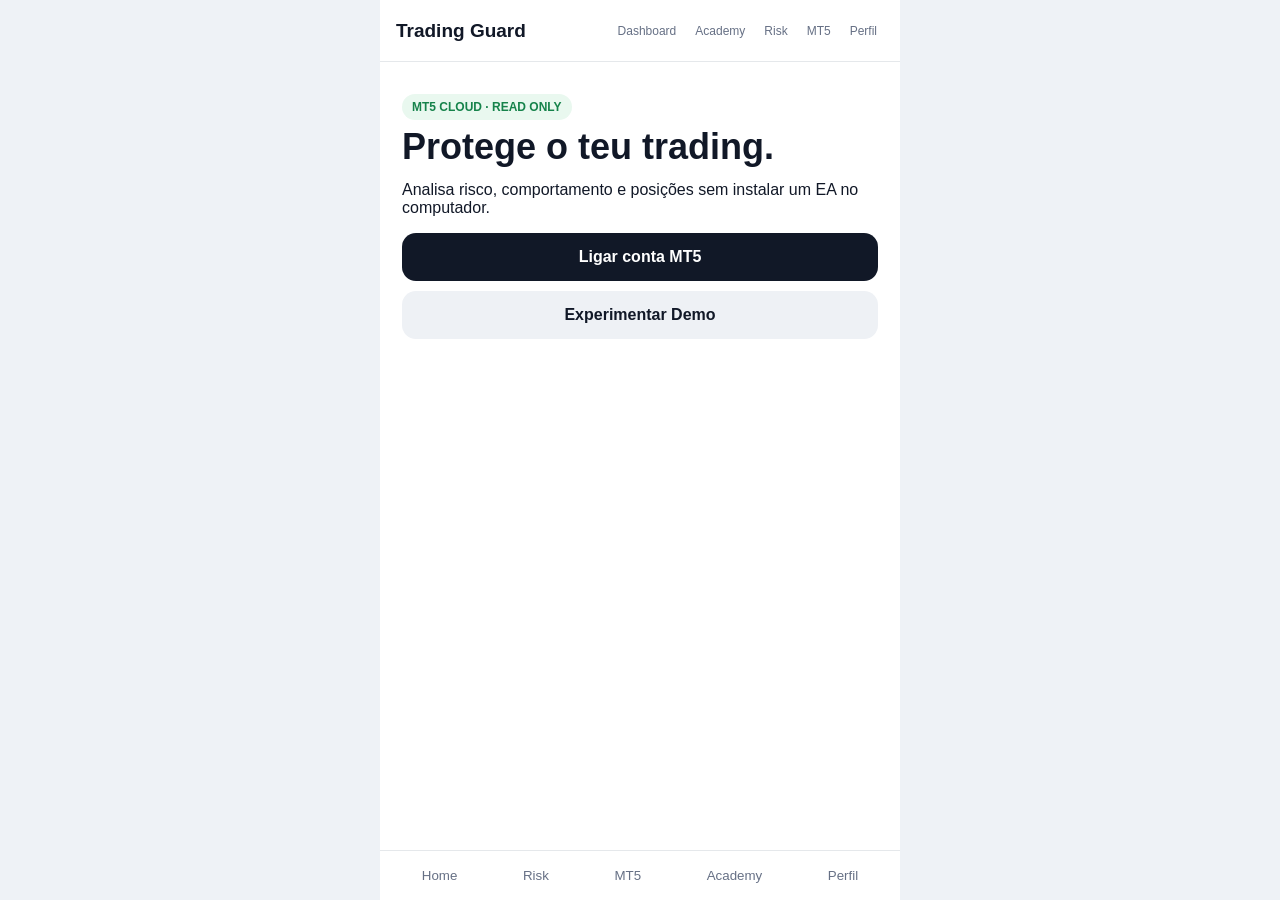
==== trading_guard/demo/index.html @ 66bf5e4f "Add top navigation menu for Trading Guard" ====
<!doctype html><html lang="pt"><head><meta charset="utf-8"><meta name="viewport" content="width=device-width,initial-scale=1"><meta name="theme-color" content="#111827"><title>Trading Guard</title><style>*{box-sizing:border-box}body{margin:0;font-family:-apple-system,BlinkMacSystemFont,"Segoe UI",sans-serif;background:#eef2f6;color:#111827}.app{max-width:520px;min-height:100vh;margin:auto;background:#fff;padding:74px 18px 92px}.topnav{position:fixed;top:0;left:50%;transform:translateX(-50%);max-width:520px;width:100%;height:62px;background:#fff;border-bottom:1px solid #e5e8eb;display:flex;align-items:center;justify-content:space-between;padding:0 16px;z-index:20}.topbrand{font-size:19px;font-weight:850}.menu{display:flex;gap:5px;overflow:auto}.menu button{border:0;background:none;padding:8px 7px;font-size:12px;color:#667085;white-space:nowrap}.menu button.active{color:#111827;font-weight:800}.hero{padding:20px 4px}.hero h1{font-size:36px;line-height:1.03;margin:8px 0 12px}.badge{display:inline-block;background:#e9f8ef;color:#16834b;border-radius:999px;padding:6px 10px;font-size:12px;font-weight:800}.btn{width:100%;border:0;border-radius:14px;padding:15px;background:#111827;color:#fff;font-weight:750;font-size:16px}.btn.secondary{background:#eef1f5;color:#111827}.field{width:100%;padding:13px;border:1px solid #d8dee7;border-radius:12px;margin:6px 0;font-size:16px}.cards{display:grid;grid-template-columns:1fr 1fr;gap:10px}.card{background:#f6f8fa;border-radius:16px;padding:15px}.label{font-size:12px;color:#667085}.value{font-size:22px;font-weight:800;margin-top:5px}.safe{color:#16834b}.danger{color:#c0392b}.warning{color:#b26a00}.position{display:grid;grid-template-columns:1fr auto;gap:8px;padding:14px 0;border-bottom:1px solid #e8ebef}.alert{margin-top:10px;padding:13px;border-radius:12px;background:#fff4df}.ok{margin-top:10px;padding:13px;border-radius:12px;background:#e9f8ef;color:#16834b;font-weight:700}.riskbar{height:10px;background:#e7ebef;border-radius:99px;overflow:hidden;margin:10px 0}.riskfill{height:100%;width:28%;background:#16834b}.section{display:none}.section.active{display:block}.small{font-size:12px}.divider{height:1px;background:#e8ebef;margin:20px 0}.nav{position:fixed;bottom:0;left:50%;transform:translateX(-50%);max-width:520px;width:100%;background:#fff;border-top:1px solid #e5e8eb;display:flex;justify-content:space-around;padding:9px;z-index:5}.nav button{border:0;background:none;padding:8px;color:#667085}.nav button.active{color:#111827;font-weight:800}.row{display:flex;justify-content:space-between;gap:10px;align-items:center}.mono{font-variant-numeric:tabular-nums}</style></head><body><main class="app"><header class="topnav"><div class="topbrand">Trading Guard</div><nav class="menu"><button onclick="openPage('dashboard',this)">Dashboard</button><button onclick="openPage('academy',this)">Academy</button><button onclick="openPage('risk',this)">Risk</button><button onclick="openPage('positions',this)">MT5</button><button onclick="openPage('profile',this)">Perfil</button></nav></header><div id="welcome" class="hero"><span class="badge">MT5 CLOUD · READ ONLY</span><h1>Protege o teu trading.</h1><p class="muted">Analisa risco, comportamento e posições sem instalar um EA no computador.</p><button class="btn" onclick="openPage('connect')">Ligar conta MT5</button><div style="height:10px"></div><button class="btn secondary" onclick="enterDemo()">Experimentar Demo</button></div><section id="dashboard" class="section"><div class="row"><div><p class="muted">Dashboard</p><h2 style="margin-top:0">Visão geral</h2></div><span id="modeBadge" class="badge">DEMO</span></div><div class="cards"><div class="card"><div class="label">Balance</div><div id="balance" class="value mono">€10.000</div></div><div class="card"><div class="label">Equity</div><div id="equity" class="value mono">€9.820</div></div><div class="card"><div class="label">Daily P&L</div><div id="pnl" class="value danger mono">-€180</div></div><div class="card"><div class="label">Trades hoje</div><div id="trades" class="value mono">7</div></div></div><h2>Risk Engine</h2><div class="card"><div class="row"><b id="riskLabel">Risco baixo</b><b id="riskScore">28/100</b></div><div class="riskbar"><div id="riskFill" class="riskfill"></div></div><div id="riskReasons" class="small muted">A carregar avaliação...</div></div><h2>Conta</h2><div id="accountStatus" class="card">Modo Demo — dados simulados.</div><h2>Alertas</h2><div id="alerts"><div class="ok"><b>NORMAL</b><br>Sem bloqueio de risco neste momento.</div></div></section><section id="academy" class="section"><p class="muted">Academy</p><h2>Aprende a ler o mercado</h2><div class="card"><b>Nível atual: 1</b><p>Estrutura de mercado</p><p class="small muted">Aprende HH, HL, LH, LL, liquidez, IFVG e VWAP.</p><button class="btn" onclick="location.href='../academy/'">Abrir Academia</button></div></section><section id="connect" class="section"><p class="muted">Ligar MT5</p><div class="card"><h2 style="margin-top:0">Conta MT5</h2><p class="muted small">Usa primeiro uma conta DEMO. A password é enviada apenas ao backend; não fica guardada no browser.</p><input id="api" class="field" placeholder="URL da API cloud (ex.: https://...)" value=""><input id="login" class="field" placeholder="Login / número da conta" inputmode="numeric"><input id="server" class="field" placeholder="Servidor do broker"><input id="password" class="field" type="password" placeholder="Investor password"><input id="name" class="field" placeholder="Nome da conta (opcional)"><button class="btn" onclick="connectMT5()">Ligar em modo leitura</button><div id="connectStatus"></div></div></section><section id="risk" class="section"><p class="muted">Risk Engine</p><div class="card"><div class="label">Estado atual</div><div id="riskBig" class="value safe">NORMAL</div><p>O Trading Guard observa alterações de lote, frequência de trades, perdas consecutivas, drawdown e exposição.</p></div><div class="card"><div class="row"><span>Perdas seguidas</span><b id="losses">2</b></div><div class="row"><span>Exposição</span><b>18%</b></div><div class="row"><span>Aumento de lote</span><b>Não detetado</b></div></div></section><section id="positions" class="section"><p class="muted">MT5 · Positions</p><div id="positionsBox" class="card"><div class="position"><div><b>XAUUSD</b><br><span class="muted small">BUY · 0.10 lot</span></div><b class="safe">+$84</b></div><div class="position"><div><b>EURUSD</b><br><span class="muted small">SELL · 0.05 lot</span></div><b class="danger">-$31</b></div></div></section><section id="profile" class="section"><p class="muted">Perfil</p><div class="card"><div class="label">Ligação</div><div class="value">MT5 Cloud</div><p>Sem EA instalado no computador.</p><div class="divider"></div><div class="label">API configurada</div><div id="apiStatus">Não configurada</div></div></section><nav class="nav"><button onclick="openPage('dashboard',this)">Home</button><button onclick="openPage('risk',this)">Risk</button><button onclick="openPage('positions',this)">MT5</button><button onclick="openPage('academy',this)">Academy</button><button onclick="openPage('profile',this)">Perfil</button></nav></main><script>let API_BASE=localStorage.getItem('tg_api_base')||'',accountId=localStorage.getItem('tg_account_id')||'';function openPage(id,b){if(id==='connect'){document.querySelectorAll('.section').forEach(s=>s.classList.remove('active'));document.getElementById('connect').classList.add('active');document.getElementById('welcome').style.display='none';return}if(id==='academy'){document.querySelectorAll('.section').forEach(s=>s.classList.remove('active'));document.getElementById('academy').classList.add('active');document.getElementById('welcome').style.display='none'}else{document.querySelectorAll('.section').forEach(s=>s.classList.remove('active'));document.getElementById(id).classList.add('active');document.getElementById('welcome').style.display='none'}document.querySelectorAll('.menu button,.nav button').forEach(x=>x.classList.remove('active'));if(b)b.classList.add('active')}function enterDemo(){document.getElementById('welcome').style.display='none';openPage('dashboard');loadDemo()}async function loadDemo(){try{const r=await fetch((API_BASE||'')+'/api/v1/demo/account');if(!r.ok)throw new Error();const d=await r.json(),a=d.account,risk=d.risk;document.getElementById('balance').textContent='€'+Number(a.balance).toLocaleString('pt-PT');document.getElementById('equity').textContent='€'+Number(a.equity).toLocaleString('pt-PT');document.getElementById('trades').textContent=a.trades_today;renderRisk(risk)}catch(e){document.getElementById('riskReasons').textContent='Demo visual — backend ainda não configurado.'}}function renderRisk(r){const score=Number(r.score||0);document.getElementById('riskScore').textContent=score+'/100';document.getElementById('riskFill').style.width=score+'%';document.getElementById('riskLabel').textContent=r.level;document.getElementById('riskBig').textContent=r.level;document.getElementById('riskReasons').textContent=(r.reasons||[]).join(' · ')||'Sem fatores de risco detetados.'}async function connectMT5(){const status=document.getElementById('connectStatus'),base=document.getElementById('api').value.trim().replace(/\/$/,'');if(!base){status.innerHTML='<div class="alert"><b>Falta a URL da API</b><br>O backend cloud ainda não está configurado.</div>';return}localStorage.setItem('tg_api_base',base);API_BASE=base;status.innerHTML='<div class="ok">A ligar à cloud…</div>';try{const r=await fetch(API_BASE+'/api/v1/mt5/connect',{method:'POST',headers:{'Content-Type':'application/json'},body:JSON.stringify({login:document.getElementById('login').value.trim(),server:document.getElementById('server').value.trim(),password:document.getElementById('password').value,name:document.getElementById('name').value.trim()||'Trading Guard account',read_only:true})});const data=await r.json();if(!r.ok)throw new Error(data.detail||'Não foi possível ligar');accountId=data.account_id;localStorage.setItem('tg_account_id',accountId);document.getElementById('password').value='';status.innerHTML='<div class="ok">Conta enviada para a cloud.</div>';openPage('dashboard');loadReal()}catch(e){status.innerHTML='<div class="alert"><b>Não foi possível ligar</b><br>'+e.message+'</div>'}}async function loadReal(){if(!accountId||!API_BASE)return;try{const [a,p]=await Promise.all([fetch(API_BASE+'/api/v1/mt5/'+accountId+'/account'),fetch(API_BASE+'/api/v1/mt5/'+accountId+'/positions')]);const ad=await a.json(),pd=await p.json();if(ad.account){document.getElementById('modeBadge').textContent='MT5 LIVE';document.getElementById('balance').textContent=ad.account.currency+' '+Number(ad.account.balance).toLocaleString('pt-PT');document.getElementById('equity').textContent=ad.account.currency+' '+Number(ad.account.equity).toLocaleString('pt-PT');document.getElementById('accountStatus').textContent=ad.account.broker+' · '+ad.account.server}document.getElementById('positionsBox').innerHTML=(pd.positions||[]).map(p=>'<div class="position"><div><b>'+p.symbol+'</b><br><span class="muted small">'+p.type+' · '+p.volume+'</span></div><b class="'+(Number(p.profit)>=0?'safe':'danger')+'">'+Number(p.profit||0).toFixed(2)+'</b></div>').join('')||'Sem posições abertas'}catch(e){document.getElementById('accountStatus').textContent='Ligação em processamento.'}}if(accountId&&API_BASE){document.getElementById('welcome').style.display='none';openPage('dashboard');loadReal()}else{loadDemo()}</script></body></html>
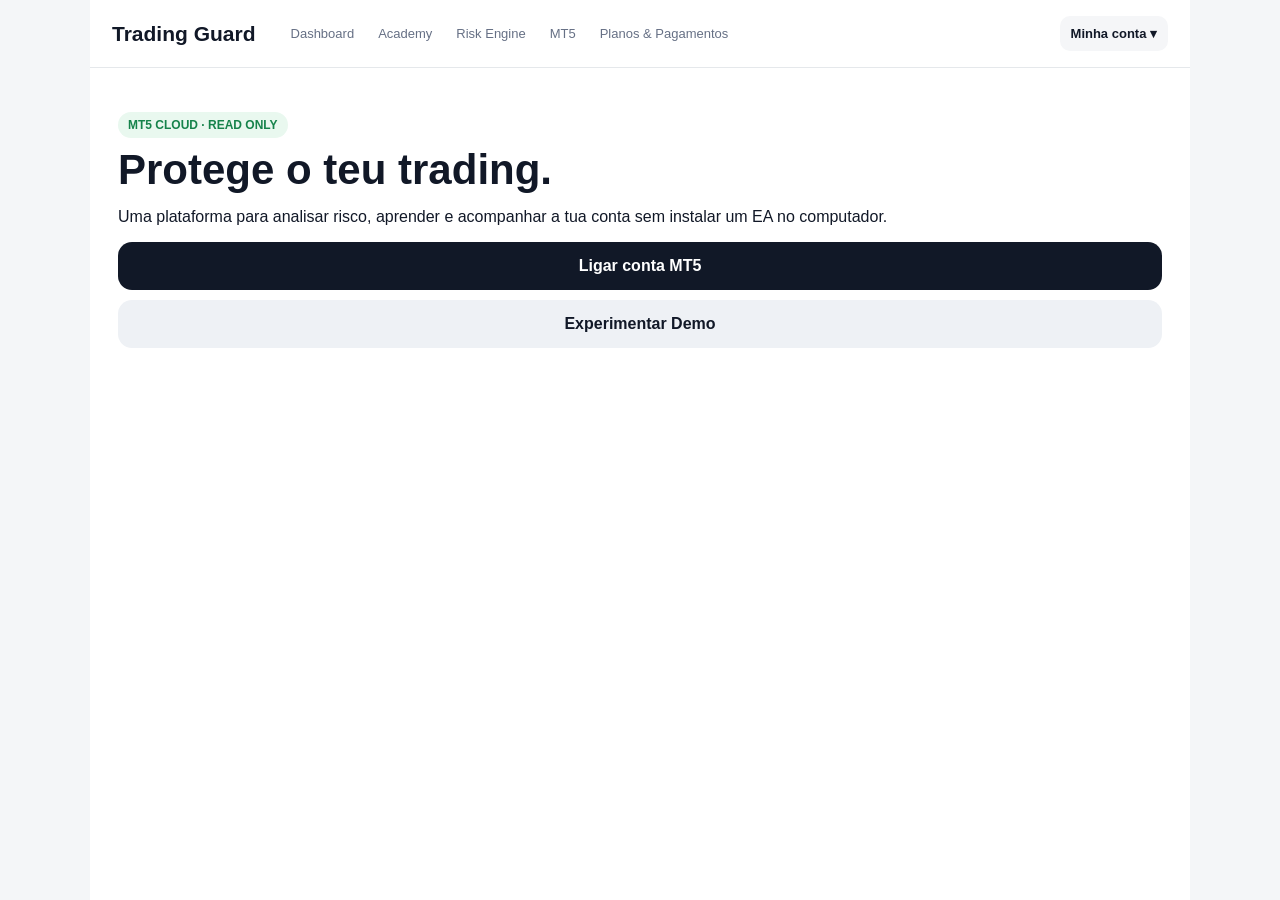
==== commit ea836d4b: "Professional Trading Guard navigation and account menu" ====
--- a/trading_guard/demo/index.html
+++ b/trading_guard/demo/index.html
@@ -1 +1 @@
-<!doctype html><html lang="pt"><head><meta charset="utf-8"><meta name="viewport" content="width=device-width,initial-scale=1"><meta name="theme-color" content="#111827"><title>Trading Guard</title><style>*{box-sizing:border-box}body{margin:0;font-family:-apple-system,BlinkMacSystemFont,"Segoe UI",sans-serif;background:#eef2f6;color:#111827}.app{max-width:520px;min-height:100vh;margin:auto;background:#fff;padding:74px 18px 92px}.topnav{position:fixed;top:0;left:50%;transform:translateX(-50%);max-width:520px;width:100%;height:62px;background:#fff;border-bottom:1px solid #e5e8eb;display:flex;align-items:center;justify-content:space-between;padding:0 16px;z-index:20}.topbrand{font-size:19px;font-weight:850}.menu{display:flex;gap:5px;overflow:auto}.menu button{border:0;background:none;padding:8px 7px;font-size:12px;color:#667085;white-space:nowrap}.menu button.active{color:#111827;font-weight:800}.hero{padding:20px 4px}.hero h1{font-size:36px;line-height:1.03;margin:8px 0 12px}.badge{display:inline-block;background:#e9f8ef;color:#16834b;border-radius:999px;padding:6px 10px;font-size:12px;font-weight:800}.btn{width:100%;border:0;border-radius:14px;padding:15px;background:#111827;color:#fff;font-weight:750;font-size:16px}.btn.secondary{background:#eef1f5;color:#111827}.field{width:100%;padding:13px;border:1px solid #d8dee7;border-radius:12px;margin:6px 0;font-size:16px}.cards{display:grid;grid-template-columns:1fr 1fr;gap:10px}.card{background:#f6f8fa;border-radius:16px;padding:15px}.label{font-size:12px;color:#667085}.value{font-size:22px;font-weight:800;margin-top:5px}.safe{color:#16834b}.danger{color:#c0392b}.warning{color:#b26a00}.position{display:grid;grid-template-columns:1fr auto;gap:8px;padding:14px 0;border-bottom:1px solid #e8ebef}.alert{margin-top:10px;padding:13px;border-radius:12px;background:#fff4df}.ok{margin-top:10px;padding:13px;border-radius:12px;background:#e9f8ef;color:#16834b;font-weight:700}.riskbar{height:10px;background:#e7ebef;border-radius:99px;overflow:hidden;margin:10px 0}.riskfill{height:100%;width:28%;background:#16834b}.section{display:none}.section.active{display:block}.small{font-size:12px}.divider{height:1px;background:#e8ebef;margin:20px 0}.nav{position:fixed;bottom:0;left:50%;transform:translateX(-50%);max-width:520px;width:100%;background:#fff;border-top:1px solid #e5e8eb;display:flex;justify-content:space-around;padding:9px;z-index:5}.nav button{border:0;background:none;padding:8px;color:#667085}.nav button.active{color:#111827;font-weight:800}.row{display:flex;justify-content:space-between;gap:10px;align-items:center}.mono{font-variant-numeric:tabular-nums}</style></head><body><main class="app"><header class="topnav"><div class="topbrand">Trading Guard</div><nav class="menu"><button onclick="openPage('dashboard',this)">Dashboard</button><button onclick="openPage('academy',this)">Academy</button><button onclick="openPage('risk',this)">Risk</button><button onclick="openPage('positions',this)">MT5</button><button onclick="openPage('profile',this)">Perfil</button></nav></header><div id="welcome" class="hero"><span class="badge">MT5 CLOUD · READ ONLY</span><h1>Protege o teu trading.</h1><p class="muted">Analisa risco, comportamento e posições sem instalar um EA no computador.</p><button class="btn" onclick="openPage('connect')">Ligar conta MT5</button><div style="height:10px"></div><button class="btn secondary" onclick="enterDemo()">Experimentar Demo</button></div><section id="dashboard" class="section"><div class="row"><div><p class="muted">Dashboard</p><h2 style="margin-top:0">Visão geral</h2></div><span id="modeBadge" class="badge">DEMO</span></div><div class="cards"><div class="card"><div class="label">Balance</div><div id="balance" class="value mono">€10.000</div></div><div class="card"><div class="label">Equity</div><div id="equity" class="value mono">€9.820</div></div><div class="card"><div class="label">Daily P&L</div><div id="pnl" class="value danger mono">-€180</div></div><div class="card"><div class="label">Trades hoje</div><div id="trades" class="value mono">7</div></div></div><h2>Risk Engine</h2><div class="card"><div class="row"><b id="riskLabel">Risco baixo</b><b id="riskScore">28/100</b></div><div class="riskbar"><div id="riskFill" class="riskfill"></div></div><div id="riskReasons" class="small muted">A carregar avaliação...</div></div><h2>Conta</h2><div id="accountStatus" class="card">Modo Demo — dados simulados.</div><h2>Alertas</h2><div id="alerts"><div class="ok"><b>NORMAL</b><br>Sem bloqueio de risco neste momento.</div></div></section><section id="academy" class="section"><p class="muted">Academy</p><h2>Aprende a ler o mercado</h2><div class="card"><b>Nível atual: 1</b><p>Estrutura de mercado</p><p class="small muted">Aprende HH, HL, LH, LL, liquidez, IFVG e VWAP.</p><button class="btn" onclick="location.href='../academy/'">Abrir Academia</button></div></section><section id="connect" class="section"><p class="muted">Ligar MT5</p><div class="card"><h2 style="margin-top:0">Conta MT5</h2><p class="muted small">Usa primeiro uma conta DEMO. A password é enviada apenas ao backend; não fica guardada no browser.</p><input id="api" class="field" placeholder="URL da API cloud (ex.: https://...)" value=""><input id="login" class="field" placeholder="Login / número da conta" inputmode="numeric"><input id="server" class="field" placeholder="Servidor do broker"><input id="password" class="field" type="password" placeholder="Investor password"><input id="name" class="field" placeholder="Nome da conta (opcional)"><button class="btn" onclick="connectMT5()">Ligar em modo leitura</button><div id="connectStatus"></div></div></section><section id="risk" class="section"><p class="muted">Risk Engine</p><div class="card"><div class="label">Estado atual</div><div id="riskBig" class="value safe">NORMAL</div><p>O Trading Guard observa alterações de lote, frequência de trades, perdas consecutivas, drawdown e exposição.</p></div><div class="card"><div class="row"><span>Perdas seguidas</span><b id="losses">2</b></div><div class="row"><span>Exposição</span><b>18%</b></div><div class="row"><span>Aumento de lote</span><b>Não detetado</b></div></div></section><section id="positions" class="section"><p class="muted">MT5 · Positions</p><div id="positionsBox" class="card"><div class="position"><div><b>XAUUSD</b><br><span class="muted small">BUY · 0.10 lot</span></div><b class="safe">+$84</b></div><div class="position"><div><b>EURUSD</b><br><span class="muted small">SELL · 0.05 lot</span></div><b class="danger">-$31</b></div></div></section><section id="profile" class="section"><p class="muted">Perfil</p><div class="card"><div class="label">Ligação</div><div class="value">MT5 Cloud</div><p>Sem EA instalado no computador.</p><div class="divider"></div><div class="label">API configurada</div><div id="apiStatus">Não configurada</div></div></section><nav class="nav"><button onclick="openPage('dashboard',this)">Home</button><button onclick="openPage('risk',this)">Risk</button><button onclick="openPage('positions',this)">MT5</button><button onclick="openPage('academy',this)">Academy</button><button onclick="openPage('profile',this)">Perfil</button></nav></main><script>let API_BASE=localStorage.getItem('tg_api_base')||'',accountId=localStorage.getItem('tg_account_id')||'';function openPage(id,b){if(id==='connect'){document.querySelectorAll('.section').forEach(s=>s.classList.remove('active'));document.getElementById('connect').classList.add('active');document.getElementById('welcome').style.display='none';return}if(id==='academy'){document.querySelectorAll('.section').forEach(s=>s.classList.remove('active'));document.getElementById('academy').classList.add('active');document.getElementById('welcome').style.display='none'}else{document.querySelectorAll('.section').forEach(s=>s.classList.remove('active'));document.getElementById(id).classList.add('active');document.getElementById('welcome').style.display='none'}document.querySelectorAll('.menu button,.nav button').forEach(x=>x.classList.remove('active'));if(b)b.classList.add('active')}function enterDemo(){document.getElementById('welcome').style.display='none';openPage('dashboard');loadDemo()}async function loadDemo(){try{const r=await fetch((API_BASE||'')+'/api/v1/demo/account');if(!r.ok)throw new Error();const d=await r.json(),a=d.account,risk=d.risk;document.getElementById('balance').textContent='€'+Number(a.balance).toLocaleString('pt-PT');document.getElementById('equity').textContent='€'+Number(a.equity).toLocaleString('pt-PT');document.getElementById('trades').textContent=a.trades_today;renderRisk(risk)}catch(e){document.getElementById('riskReasons').textContent='Demo visual — backend ainda não configurado.'}}function renderRisk(r){const score=Number(r.score||0);document.getElementById('riskScore').textContent=score+'/100';document.getElementById('riskFill').style.width=score+'%';document.getElementById('riskLabel').textContent=r.level;document.getElementById('riskBig').textContent=r.level;document.getElementById('riskReasons').textContent=(r.reasons||[]).join(' · ')||'Sem fatores de risco detetados.'}async function connectMT5(){const status=document.getElementById('connectStatus'),base=document.getElementById('api').value.trim().replace(/\/$/,'');if(!base){status.innerHTML='<div class="alert"><b>Falta a URL da API</b><br>O backend cloud ainda não está configurado.</div>';return}localStorage.setItem('tg_api_base',base);API_BASE=base;status.innerHTML='<div class="ok">A ligar à cloud…</div>';try{const r=await fetch(API_BASE+'/api/v1/mt5/connect',{method:'POST',headers:{'Content-Type':'application/json'},body:JSON.stringify({login:document.getElementById('login').value.trim(),server:document.getElementById('server').value.trim(),password:document.getElementById('password').value,name:document.getElementById('name').value.trim()||'Trading Guard account',read_only:true})});const data=await r.json();if(!r.ok)throw new Error(data.detail||'Não foi possível ligar');accountId=data.account_id;localStorage.setItem('tg_account_id',accountId);document.getElementById('password').value='';status.innerHTML='<div class="ok">Conta enviada para a cloud.</div>';openPage('dashboard');loadReal()}catch(e){status.innerHTML='<div class="alert"><b>Não foi possível ligar</b><br>'+e.message+'</div>'}}async function loadReal(){if(!accountId||!API_BASE)return;try{const [a,p]=await Promise.all([fetch(API_BASE+'/api/v1/mt5/'+accountId+'/account'),fetch(API_BASE+'/api/v1/mt5/'+accountId+'/positions')]);const ad=await a.json(),pd=await p.json();if(ad.account){document.getElementById('modeBadge').textContent='MT5 LIVE';document.getElementById('balance').textContent=ad.account.currency+' '+Number(ad.account.balance).toLocaleString('pt-PT');document.getElementById('equity').textContent=ad.account.currency+' '+Number(ad.account.equity).toLocaleString('pt-PT');document.getElementById('accountStatus').textContent=ad.account.broker+' · '+ad.account.server}document.getElementById('positionsBox').innerHTML=(pd.positions||[]).map(p=>'<div class="position"><div><b>'+p.symbol+'</b><br><span class="muted small">'+p.type+' · '+p.volume+'</span></div><b class="'+(Number(p.profit)>=0?'safe':'danger')+'">'+Number(p.profit||0).toFixed(2)+'</b></div>').join('')||'Sem posições abertas'}catch(e){document.getElementById('accountStatus').textContent='Ligação em processamento.'}}if(accountId&&API_BASE){document.getElementById('welcome').style.display='none';openPage('dashboard');loadReal()}else{loadDemo()}</script></body></html>+<!doctype html><html lang="pt"><head><meta charset="utf-8"><meta name="viewport" content="width=device-width,initial-scale=1"><meta name="theme-color" content="#111827"><title>Trading Guard</title><style>*{box-sizing:border-box}body{margin:0;font-family:-apple-system,BlinkMacSystemFont,"Segoe UI",sans-serif;background:#f4f6f8;color:#111827}.app{max-width:1100px;min-height:100vh;margin:auto;background:#fff;padding:82px 24px 40px}.topnav{position:fixed;top:0;left:50%;transform:translateX(-50%);max-width:1100px;width:100%;height:68px;background:#fff;border-bottom:1px solid #e5e8eb;display:flex;align-items:center;gap:24px;padding:0 22px;z-index:20}.brand{font-size:21px;font-weight:850;white-space:nowrap}.menu{display:flex;gap:2px;flex:1;overflow:auto}.menu button,.account button{border:0;background:none;padding:10px 11px;color:#667085;font-size:13px;white-space:nowrap;cursor:pointer}.menu button:hover,.menu button.active{color:#111827;font-weight:800}.account{position:relative}.account>button{font-weight:700;color:#111827;border-radius:10px;background:#f5f6f8}.dropdown{display:none;position:absolute;right:0;top:46px;width:190px;background:#fff;border:1px solid #e5e7eb;border-radius:14px;padding:7px;box-shadow:0 12px 35px #0002}.dropdown.open{display:block}.dropdown button{width:100%;text-align:left;border-radius:9px}.dropdown button:hover{background:#f4f6f8}.hero{padding:30px 4px}.hero h1{font-size:42px;line-height:1.05;margin:10px 0}.badge{display:inline-block;background:#e9f8ef;color:#16834b;border-radius:999px;padding:6px 10px;font-size:12px;font-weight:800}.btn{width:100%;border:0;border-radius:14px;padding:15px;background:#111827;color:#fff;font-weight:750;font-size:16px}.btn.secondary{background:#eef1f5;color:#111827}.field{width:100%;padding:13px;border:1px solid #d8dee7;border-radius:12px;margin:6px 0;font-size:16px}.cards{display:grid;grid-template-columns:repeat(4,1fr);gap:12px}.card{background:#f6f8fa;border-radius:16px;padding:18px}.label{font-size:12px;color:#667085}.value{font-size:24px;font-weight:800;margin-top:5px}.safe{color:#16834b}.danger{color:#c0392b}.position{display:grid;grid-template-columns:1fr auto;gap:8px;padding:14px 0;border-bottom:1px solid #e8ebef}.alert{margin-top:10px;padding:13px;border-radius:12px;background:#fff4df}.ok{margin-top:10px;padding:13px;border-radius:12px;background:#e9f8ef;color:#16834b;font-weight:700}.riskbar{height:10px;background:#e7ebef;border-radius:99px;overflow:hidden;margin:10px 0}.riskfill{height:100%;width:28%;background:#16834b}.section{display:none}.section.active{display:block}.small{font-size:12px}.divider{height:1px;background:#e8ebef;margin:20px 0}.row{display:flex;justify-content:space-between;gap:10px;align-items:center}.mono{font-variant-numeric:tabular-nums}.plans{display:grid;grid-template-columns:repeat(3,1fr);gap:14px}.plan{border:1px solid #e5e7eb;background:#fff;border-radius:16px;padding:20px}.price{font-size:30px;font-weight:850}@media(max-width:800px){.cards{grid-template-columns:1fr 1fr}.plans{grid-template-columns:1fr}.topnav{gap:10px}.menu button{padding:9px 7px;font-size:12px}}@media(max-width:600px){.app{padding:76px 16px 30px}.topnav{padding:0 12px}.brand{font-size:18px}.account{display:none}.hero h1{font-size:34px}.cards{grid-template-columns:1fr 1fr}}</style></head><body><main class="app"><header class="topnav"><div class="brand">Trading Guard</div><nav class="menu"><button onclick="openPage('dashboard',this)">Dashboard</button><button onclick="openPage('academy',this)">Academy</button><button onclick="openPage('risk',this)">Risk Engine</button><button onclick="openPage('positions',this)">MT5</button><button onclick="openPage('payments',this)">Planos & Pagamentos</button></nav><div class="account"><button onclick="toggleAccount()">Minha conta ▾</button><div id="accountMenu" class="dropdown"><button onclick="openPage('profile')">Perfil</button><button onclick="openPage('connect')">Contas MT5</button><button onclick="openPage('payments')">Pagamentos</button><button onclick="openPage('settings')">Definições</button><button onclick="logout()">Terminar sessão</button></div></div></header><div id="welcome" class="hero"><span class="badge">MT5 CLOUD · READ ONLY</span><h1>Protege o teu trading.</h1><p class="muted">Uma plataforma para analisar risco, aprender e acompanhar a tua conta sem instalar um EA no computador.</p><button class="btn" onclick="openPage('connect')">Ligar conta MT5</button><div style="height:10px"></div><button class="btn secondary" onclick="enterDemo()">Experimentar Demo</button></div><section id="dashboard" class="section"><div class="row"><div><p class="muted">Dashboard</p><h2 style="margin-top:0">Visão geral</h2></div><span id="modeBadge" class="badge">DEMO</span></div><div class="cards"><div class="card"><div class="label">Balance</div><div id="balance" class="value mono">€10.000</div></div><div class="card"><div class="label">Equity</div><div id="equity" class="value mono">€9.820</div></div><div class="card"><div class="label">Daily P&L</div><div id="pnl" class="value danger mono">-€180</div></div><div class="card"><div class="label">Trades hoje</div><div id="trades" class="value mono">7</div></div></div><h2>Risk Engine</h2><div class="card"><div class="row"><b id="riskLabel">Risco baixo</b><b id="riskScore">28/100</b></div><div class="riskbar"><div id="riskFill" class="riskfill"></div></div><div id="riskReasons" class="small muted">A carregar avaliação...</div></div></section><section id="academy" class="section"><h2>Academy</h2><div class="card"><h3>Aprende a ler o mercado</h3><p class="muted">Aulas, exercícios e perfil de aprendizagem personalizado.</p><button class="btn" onclick="location.href='academy/'">Abrir Academy</button></div></section><section id="risk" class="section"><h2>Risk Engine</h2><div class="card"><div class="label">Estado atual</div><div id="riskBig" class="value safe">NORMAL</div><p>Observa alterações de lote, frequência de trades, perdas consecutivas, drawdown e exposição.</p></div></section><section id="positions" class="section"><h2>MT5</h2><div id="positionsBox" class="card"><div class="position"><div><b>XAUUSD</b><br><span class="muted small">BUY · 0.10 lot</span></div><b class="safe">+$84</b></div></div><button class="btn" onclick="openPage('connect')">Gerir contas MT5</button></section><section id="connect" class="section"><h2>Contas MT5</h2><div class="card"><p class="muted small">Liga primeiro uma conta DEMO. A password não é guardada no browser.</p><input id="api" class="field" placeholder="URL da API cloud"><input id="login" class="field" placeholder="Login / número da conta"><input id="server" class="field" placeholder="Servidor do broker"><input id="password" class="field" type="password" placeholder="Investor password"><input id="name" class="field" placeholder="Nome da conta"><button class="btn" onclick="connectMT5()">Ligar em modo leitura</button><div id="connectStatus"></div></div></section><section id="payments" class="section"><h2>Planos & Pagamentos</h2><div class="plans"><div class="plan"><span class="badge">STARTER</span><h3>Academy</h3><div class="price">€19/mês</div><p>Academy + perfil de aprendizagem.</p><button class="btn">Escolher plano</button></div><div class="plan"><span class="badge">PRO</span><h3>Trading Guard Pro</h3><div class="price">€49/mês</div><p>Risk Engine + MT5 Cloud + Academy.</p><button class="btn">Escolher plano</button></div><div class="plan"><span class="badge">PREMIUM</span><h3>Trading Guard Premium</h3><div class="price">€99/mês</div><p>Todos os módulos e análises avançadas.</p><button class="btn">Escolher plano</button></div></div><div class="card" style="margin-top:16px"><b>Pagamentos</b><p class="muted">Área preparada para integração de checkout e histórico de pagamentos.</p></div></section><section id="profile" class="section"><h2>Perfil</h2><div class="card"><div class="label">Conta</div><div class="value">Utilizador</div><p class="muted">Perfil, password, login Google e preferências.</p><button class="btn secondary" onclick="openPage('settings')">Definições da conta</button></div></section><section id="settings" class="section"><h2>Definições</h2><div class="card"><p><b>Segurança</b></p><p class="muted">Alterar password · Login Google · Sessões ativas</p><p><b>Notificações</b></p><p class="muted">Alertas de risco · Academia · Conta MT5</p></div></section></main><script>function toggleAccount(){document.getElementById('accountMenu').classList.toggle('open')}function openPage(id,b){document.querySelectorAll('.section').forEach(s=>s.classList.remove('active'));const el=document.getElementById(id);if(el)el.classList.add('active');document.getElementById('welcome').style.display='none';document.querySelectorAll('.menu button').forEach(x=>x.classList.remove('active'));if(b)b.classList.add('active');document.getElementById('accountMenu')?.classList.remove('open');if(id==='dashboard')loadDemo()}function enterDemo(){openPage('dashboard');loadDemo()}function loadDemo(){document.getElementById('balance').textContent='€10.000';document.getElementById('equity').textContent='€9.820';document.getElementById('trades').textContent='7'}function logout(){localStorage.removeItem('tg_admin_token');localStorage.removeItem('tg_account_id');document.getElementById('accountMenu').classList.remove('open');location.reload()}async function connectMT5(){document.getElementById('connectStatus').innerHTML='<div class="ok">Ligação preparada. O backend cloud será utilizado quando configurado.</div>'}document.addEventListener('click',e=>{if(!e.target.closest('.account'))document.getElementById('accountMenu')?.classList.remove('open')});</script></body></html>
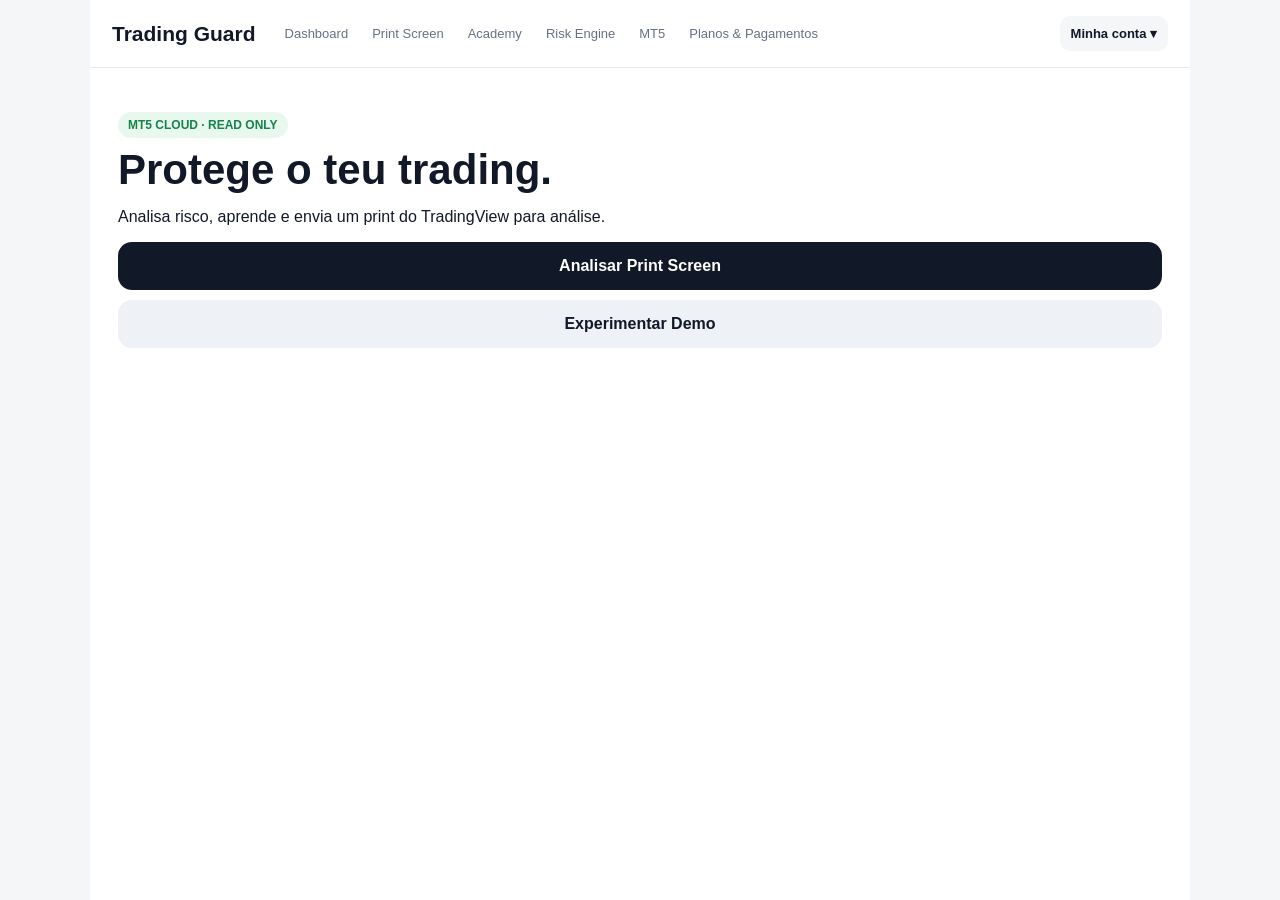
==== commit 6ea5fcf1: "Add TradingView screenshot BUY SELL analyzer menu" ====
--- a/trading_guard/demo/index.html
+++ b/trading_guard/demo/index.html
@@ -1 +1 @@
-<!doctype html><html lang="pt"><head><meta charset="utf-8"><meta name="viewport" content="width=device-width,initial-scale=1"><meta name="theme-color" content="#111827"><title>Trading Guard</title><style>*{box-sizing:border-box}body{margin:0;font-family:-apple-system,BlinkMacSystemFont,"Segoe UI",sans-serif;background:#f4f6f8;color:#111827}.app{max-width:1100px;min-height:100vh;margin:auto;background:#fff;padding:82px 24px 40px}.topnav{position:fixed;top:0;left:50%;transform:translateX(-50%);max-width:1100px;width:100%;height:68px;background:#fff;border-bottom:1px solid #e5e8eb;display:flex;align-items:center;gap:24px;padding:0 22px;z-index:20}.brand{font-size:21px;font-weight:850;white-space:nowrap}.menu{display:flex;gap:2px;flex:1;overflow:auto}.menu button,.account button{border:0;background:none;padding:10px 11px;color:#667085;font-size:13px;white-space:nowrap;cursor:pointer}.menu button:hover,.menu button.active{color:#111827;font-weight:800}.account{position:relative}.account>button{font-weight:700;color:#111827;border-radius:10px;background:#f5f6f8}.dropdown{display:none;position:absolute;right:0;top:46px;width:190px;background:#fff;border:1px solid #e5e7eb;border-radius:14px;padding:7px;box-shadow:0 12px 35px #0002}.dropdown.open{display:block}.dropdown button{width:100%;text-align:left;border-radius:9px}.dropdown button:hover{background:#f4f6f8}.hero{padding:30px 4px}.hero h1{font-size:42px;line-height:1.05;margin:10px 0}.badge{display:inline-block;background:#e9f8ef;color:#16834b;border-radius:999px;padding:6px 10px;font-size:12px;font-weight:800}.btn{width:100%;border:0;border-radius:14px;padding:15px;background:#111827;color:#fff;font-weight:750;font-size:16px}.btn.secondary{background:#eef1f5;color:#111827}.field{width:100%;padding:13px;border:1px solid #d8dee7;border-radius:12px;margin:6px 0;font-size:16px}.cards{display:grid;grid-template-columns:repeat(4,1fr);gap:12px}.card{background:#f6f8fa;border-radius:16px;padding:18px}.label{font-size:12px;color:#667085}.value{font-size:24px;font-weight:800;margin-top:5px}.safe{color:#16834b}.danger{color:#c0392b}.position{display:grid;grid-template-columns:1fr auto;gap:8px;padding:14px 0;border-bottom:1px solid #e8ebef}.alert{margin-top:10px;padding:13px;border-radius:12px;background:#fff4df}.ok{margin-top:10px;padding:13px;border-radius:12px;background:#e9f8ef;color:#16834b;font-weight:700}.riskbar{height:10px;background:#e7ebef;border-radius:99px;overflow:hidden;margin:10px 0}.riskfill{height:100%;width:28%;background:#16834b}.section{display:none}.section.active{display:block}.small{font-size:12px}.divider{height:1px;background:#e8ebef;margin:20px 0}.row{display:flex;justify-content:space-between;gap:10px;align-items:center}.mono{font-variant-numeric:tabular-nums}.plans{display:grid;grid-template-columns:repeat(3,1fr);gap:14px}.plan{border:1px solid #e5e7eb;background:#fff;border-radius:16px;padding:20px}.price{font-size:30px;font-weight:850}@media(max-width:800px){.cards{grid-template-columns:1fr 1fr}.plans{grid-template-columns:1fr}.topnav{gap:10px}.menu button{padding:9px 7px;font-size:12px}}@media(max-width:600px){.app{padding:76px 16px 30px}.topnav{padding:0 12px}.brand{font-size:18px}.account{display:none}.hero h1{font-size:34px}.cards{grid-template-columns:1fr 1fr}}</style></head><body><main class="app"><header class="topnav"><div class="brand">Trading Guard</div><nav class="menu"><button onclick="openPage('dashboard',this)">Dashboard</button><button onclick="openPage('academy',this)">Academy</button><button onclick="openPage('risk',this)">Risk Engine</button><button onclick="openPage('positions',this)">MT5</button><button onclick="openPage('payments',this)">Planos & Pagamentos</button></nav><div class="account"><button onclick="toggleAccount()">Minha conta ▾</button><div id="accountMenu" class="dropdown"><button onclick="openPage('profile')">Perfil</button><button onclick="openPage('connect')">Contas MT5</button><button onclick="openPage('payments')">Pagamentos</button><button onclick="openPage('settings')">Definições</button><button onclick="logout()">Terminar sessão</button></div></div></header><div id="welcome" class="hero"><span class="badge">MT5 CLOUD · READ ONLY</span><h1>Protege o teu trading.</h1><p class="muted">Uma plataforma para analisar risco, aprender e acompanhar a tua conta sem instalar um EA no computador.</p><button class="btn" onclick="openPage('connect')">Ligar conta MT5</button><div style="height:10px"></div><button class="btn secondary" onclick="enterDemo()">Experimentar Demo</button></div><section id="dashboard" class="section"><div class="row"><div><p class="muted">Dashboard</p><h2 style="margin-top:0">Visão geral</h2></div><span id="modeBadge" class="badge">DEMO</span></div><div class="cards"><div class="card"><div class="label">Balance</div><div id="balance" class="value mono">€10.000</div></div><div class="card"><div class="label">Equity</div><div id="equity" class="value mono">€9.820</div></div><div class="card"><div class="label">Daily P&L</div><div id="pnl" class="value danger mono">-€180</div></div><div class="card"><div class="label">Trades hoje</div><div id="trades" class="value mono">7</div></div></div><h2>Risk Engine</h2><div class="card"><div class="row"><b id="riskLabel">Risco baixo</b><b id="riskScore">28/100</b></div><div class="riskbar"><div id="riskFill" class="riskfill"></div></div><div id="riskReasons" class="small muted">A carregar avaliação...</div></div></section><section id="academy" class="section"><h2>Academy</h2><div class="card"><h3>Aprende a ler o mercado</h3><p class="muted">Aulas, exercícios e perfil de aprendizagem personalizado.</p><button class="btn" onclick="location.href='academy/'">Abrir Academy</button></div></section><section id="risk" class="section"><h2>Risk Engine</h2><div class="card"><div class="label">Estado atual</div><div id="riskBig" class="value safe">NORMAL</div><p>Observa alterações de lote, frequência de trades, perdas consecutivas, drawdown e exposição.</p></div></section><section id="positions" class="section"><h2>MT5</h2><div id="positionsBox" class="card"><div class="position"><div><b>XAUUSD</b><br><span class="muted small">BUY · 0.10 lot</span></div><b class="safe">+$84</b></div></div><button class="btn" onclick="openPage('connect')">Gerir contas MT5</button></section><section id="connect" class="section"><h2>Contas MT5</h2><div class="card"><p class="muted small">Liga primeiro uma conta DEMO. A password não é guardada no browser.</p><input id="api" class="field" placeholder="URL da API cloud"><input id="login" class="field" placeholder="Login / número da conta"><input id="server" class="field" placeholder="Servidor do broker"><input id="password" class="field" type="password" placeholder="Investor password"><input id="name" class="field" placeholder="Nome da conta"><button class="btn" onclick="connectMT5()">Ligar em modo leitura</button><div id="connectStatus"></div></div></section><section id="payments" class="section"><h2>Planos & Pagamentos</h2><div class="plans"><div class="plan"><span class="badge">STARTER</span><h3>Academy</h3><div class="price">€19/mês</div><p>Academy + perfil de aprendizagem.</p><button class="btn">Escolher plano</button></div><div class="plan"><span class="badge">PRO</span><h3>Trading Guard Pro</h3><div class="price">€49/mês</div><p>Risk Engine + MT5 Cloud + Academy.</p><button class="btn">Escolher plano</button></div><div class="plan"><span class="badge">PREMIUM</span><h3>Trading Guard Premium</h3><div class="price">€99/mês</div><p>Todos os módulos e análises avançadas.</p><button class="btn">Escolher plano</button></div></div><div class="card" style="margin-top:16px"><b>Pagamentos</b><p class="muted">Área preparada para integração de checkout e histórico de pagamentos.</p></div></section><section id="profile" class="section"><h2>Perfil</h2><div class="card"><div class="label">Conta</div><div class="value">Utilizador</div><p class="muted">Perfil, password, login Google e preferências.</p><button class="btn secondary" onclick="openPage('settings')">Definições da conta</button></div></section><section id="settings" class="section"><h2>Definições</h2><div class="card"><p><b>Segurança</b></p><p class="muted">Alterar password · Login Google · Sessões ativas</p><p><b>Notificações</b></p><p class="muted">Alertas de risco · Academia · Conta MT5</p></div></section></main><script>function toggleAccount(){document.getElementById('accountMenu').classList.toggle('open')}function openPage(id,b){document.querySelectorAll('.section').forEach(s=>s.classList.remove('active'));const el=document.getElementById(id);if(el)el.classList.add('active');document.getElementById('welcome').style.display='none';document.querySelectorAll('.menu button').forEach(x=>x.classList.remove('active'));if(b)b.classList.add('active');document.getElementById('accountMenu')?.classList.remove('open');if(id==='dashboard')loadDemo()}function enterDemo(){openPage('dashboard');loadDemo()}function loadDemo(){document.getElementById('balance').textContent='€10.000';document.getElementById('equity').textContent='€9.820';document.getElementById('trades').textContent='7'}function logout(){localStorage.removeItem('tg_admin_token');localStorage.removeItem('tg_account_id');document.getElementById('accountMenu').classList.remove('open');location.reload()}async function connectMT5(){document.getElementById('connectStatus').innerHTML='<div class="ok">Ligação preparada. O backend cloud será utilizado quando configurado.</div>'}document.addEventListener('click',e=>{if(!e.target.closest('.account'))document.getElementById('accountMenu')?.classList.remove('open')});</script></body></html>+<!doctype html><html lang="pt"><head><meta charset="utf-8"><meta name="viewport" content="width=device-width,initial-scale=1"><meta name="theme-color" content="#111827"><title>Trading Guard</title><style>*{box-sizing:border-box}body{margin:0;font-family:-apple-system,BlinkMacSystemFont,"Segoe UI",sans-serif;background:#f4f6f8;color:#111827}.app{max-width:1100px;min-height:100vh;margin:auto;background:#fff;padding:82px 24px 40px}.topnav{position:fixed;top:0;left:50%;transform:translateX(-50%);max-width:1100px;width:100%;height:68px;background:#fff;border-bottom:1px solid #e5e8eb;display:flex;align-items:center;gap:18px;padding:0 22px;z-index:20}.brand{font-size:21px;font-weight:850;white-space:nowrap}.menu{display:flex;gap:2px;flex:1;overflow:auto}.menu button,.account button{border:0;background:none;padding:10px 11px;color:#667085;font-size:13px;white-space:nowrap;cursor:pointer}.menu button:hover,.menu button.active{color:#111827;font-weight:800}.account{position:relative}.account>button{font-weight:700;color:#111827;border-radius:10px;background:#f5f6f8}.dropdown{display:none;position:absolute;right:0;top:46px;width:190px;background:#fff;border:1px solid #e5e7eb;border-radius:14px;padding:7px;box-shadow:0 12px 35px #0002}.dropdown.open{display:block}.dropdown button{width:100%;text-align:left;border-radius:9px}.dropdown button:hover{background:#f4f6f8}.hero{padding:30px 4px}.hero h1{font-size:42px;line-height:1.05;margin:10px 0}.badge{display:inline-block;background:#e9f8ef;color:#16834b;border-radius:999px;padding:6px 10px;font-size:12px;font-weight:800}.btn{width:100%;border:0;border-radius:14px;padding:15px;background:#111827;color:#fff;font-weight:750;font-size:16px;cursor:pointer}.btn.secondary{background:#eef1f5;color:#111827}.field{width:100%;padding:13px;border:1px solid #d8dee7;border-radius:12px;margin:6px 0;font-size:16px}.cards{display:grid;grid-template-columns:repeat(4,1fr);gap:12px}.card{background:#f6f8fa;border-radius:16px;padding:18px}.label{font-size:12px;color:#667085}.value{font-size:24px;font-weight:800;margin-top:5px}.safe{color:#16834b}.danger{color:#c0392b}.section{display:none}.section.active{display:block}.small{font-size:12px}.row{display:flex;justify-content:space-between;gap:10px;align-items:center}.plans{display:grid;grid-template-columns:repeat(3,1fr);gap:14px}.plan{border:1px solid #e5e7eb;background:#fff;border-radius:16px;padding:20px}.price{font-size:30px;font-weight:850}.upload{border:2px dashed #cbd5e1;border-radius:18px;padding:30px;text-align:center;background:#fafbfc;cursor:pointer}.upload input{display:none}.preview{max-width:100%;max-height:520px;border-radius:14px;margin:16px auto;display:none}.signal{margin-top:18px;border-radius:18px;padding:24px;text-align:center;background:#f6f8fa}.signal .direction{font-size:42px;font-weight:900;letter-spacing:1px}.confidence{font-size:14px;color:#667085}.note{font-size:13px;color:#667085;margin-top:10px}.analyze{display:none;margin-top:12px}@media(max-width:800px){.cards{grid-template-columns:1fr 1fr}.plans{grid-template-columns:1fr}.topnav{gap:8px}.menu button{padding:9px 7px;font-size:12px}}@media(max-width:600px){.app{padding:76px 16px 30px}.topnav{padding:0 12px}.brand{font-size:18px}.account{display:none}.hero h1{font-size:34px}}</style></head><body><main class="app"><header class="topnav"><div class="brand">Trading Guard</div><nav class="menu"><button onclick="openPage('dashboard',this)">Dashboard</button><button onclick="openPage('screenshot',this)">Print Screen</button><button onclick="openPage('academy',this)">Academy</button><button onclick="openPage('risk',this)">Risk Engine</button><button onclick="openPage('positions',this)">MT5</button><button onclick="openPage('payments',this)">Planos & Pagamentos</button></nav><div class="account"><button onclick="toggleAccount()">Minha conta ▾</button><div id="accountMenu" class="dropdown"><button onclick="openPage('profile')">Perfil</button><button onclick="openPage('connect')">Contas MT5</button><button onclick="openPage('payments')">Pagamentos</button><button onclick="openPage('settings')">Definições</button><button onclick="logout()">Terminar sessão</button></div></div></header><div id="welcome" class="hero"><span class="badge">MT5 CLOUD · READ ONLY</span><h1>Protege o teu trading.</h1><p>Analisa risco, aprende e envia um print do TradingView para análise.</p><button class="btn" onclick="openPage('screenshot')">Analisar Print Screen</button><div style="height:10px"></div><button class="btn secondary" onclick="enterDemo()">Experimentar Demo</button></div><section id="dashboard" class="section"><h2>Dashboard</h2><div class="cards"><div class="card"><div class="label">Balance</div><div class="value">€10.000</div></div><div class="card"><div class="label">Equity</div><div class="value">€9.820</div></div><div class="card"><div class="label">Daily P&L</div><div class="value danger">-€180</div></div><div class="card"><div class="label">Trades hoje</div><div class="value">7</div></div></div></section><section id="screenshot" class="section"><span class="badge">TRADINGVIEW ANALYZER</span><h2>Print Screen</h2><p>Coloca aqui uma imagem do teu gráfico TradingView. A análise deve indicar <b>COMPRA</b> ou <b>VENDA</b> e explicar os fatores considerados.</p><label class="upload" for="shot"><div style="font-size:34px">＋</div><b>Selecionar imagem</b><div class="note">PNG, JPG ou WebP · apenas para análise</div><input id="shot" type="file" accept="image/png,image/jpeg,image/webp" onchange="previewShot(event)"></label><img id="preview" class="preview"><button id="analyzeBtn" class="btn analyze" onclick="analyzeShot()">Analisar gráfico</button><div id="signal" class="signal" style="display:none"><div id="direction" class="direction">AGUARDA</div><div id="confidence" class="confidence">Análise pendente</div><div id="reason" class="note"></div></div><div class="note">Nota: esta interface prepara o fluxo; a decisão real por visão computacional será ligada ao backend/IA antes de ser usada para trading.</div></section><section id="academy" class="section"><h2>Academy</h2><div class="card"><h3>Aprende a ler o mercado</h3><p>Aulas, exercícios e perfil de aprendizagem personalizado.</p><button class="btn" onclick="location.href='academy/'">Abrir Academy</button></div></section><section id="risk" class="section"><h2>Risk Engine</h2><div class="card"><b class="safe">NORMAL</b><p>Observa lote, frequência, perdas consecutivas, drawdown e exposição.</p></div></section><section id="positions" class="section"><h2>MT5</h2><div class="card"><b>XAUUSD</b><br><span>BUY · 0.10 lot</span><strong class="safe" style="float:right">+$84</strong></div><button class="btn" onclick="openPage('connect')">Gerir contas MT5</button></section><section id="connect" class="section"><h2>Contas MT5</h2><div class="card"><input class="field" placeholder="Login / número da conta"><input class="field" placeholder="Servidor do broker"><input class="field" type="password" placeholder="Investor password"><button class="btn">Ligar em modo leitura</button></div></section><section id="payments" class="section"><h2>Planos & Pagamentos</h2><div class="plans"><div class="plan"><span class="badge">STARTER</span><h3>Academy</h3><div class="price">€19/mês</div><button class="btn">Escolher plano</button></div><div class="plan"><span class="badge">PRO</span><h3>Trading Guard Pro</h3><div class="price">€49/mês</div><button class="btn">Escolher plano</button></div><div class="plan"><span class="badge">PREMIUM</span><h3>Trading Guard Premium</h3><div class="price">€99/mês</div><button class="btn">Escolher plano</button></div></div></section><section id="profile" class="section"><h2>Perfil</h2><div class="card"><b>Utilizador</b><p>Perfil, password, login Google e preferências.</p></div></section><section id="settings" class="section"><h2>Definições</h2><div class="card"><p><b>Segurança</b></p><p>Alterar password · Login Google · Sessões ativas</p><p><b>Notificações</b></p><p>Alertas de risco · Academia · Conta MT5</p></div></section></main><script>function toggleAccount(){document.getElementById('accountMenu').classList.toggle('open')}function openPage(id,b){document.querySelectorAll('.section').forEach(s=>s.classList.remove('active'));const el=document.getElementById(id);if(el)el.classList.add('active');document.getElementById('welcome').style.display='none';document.querySelectorAll('.menu button').forEach(x=>x.classList.remove('active'));if(b)b.classList.add('active');document.getElementById('accountMenu')?.classList.remove('open')}function enterDemo(){openPage('dashboard')}function logout(){localStorage.removeItem('tg_admin_token');localStorage.removeItem('tg_account_id');location.reload()}function previewShot(e){const f=e.target.files[0],img=document.getElementById('preview'),btn=document.getElementById('analyzeBtn');if(!f)return;img.src=URL.createObjectURL(f);img.style.display='block';btn.style.display='block';document.getElementById('signal').style.display='none'}function analyzeShot(){document.getElementById('signal').style.display='block';document.getElementById('direction').textContent='ANÁLISE IA';document.getElementById('confidence').textContent='Imagem recebida · aguardando motor de visão';document.getElementById('reason').textContent='O resultado COMPRA/VENDA será produzido pelo backend de análise de imagem quando o motor de IA estiver ligado. Não executar ordens com este protótipo.'}document.addEventListener('click',e=>{if(!e.target.closest('.account'))document.getElementById('accountMenu')?.classList.remove('open')});</script></body></html>
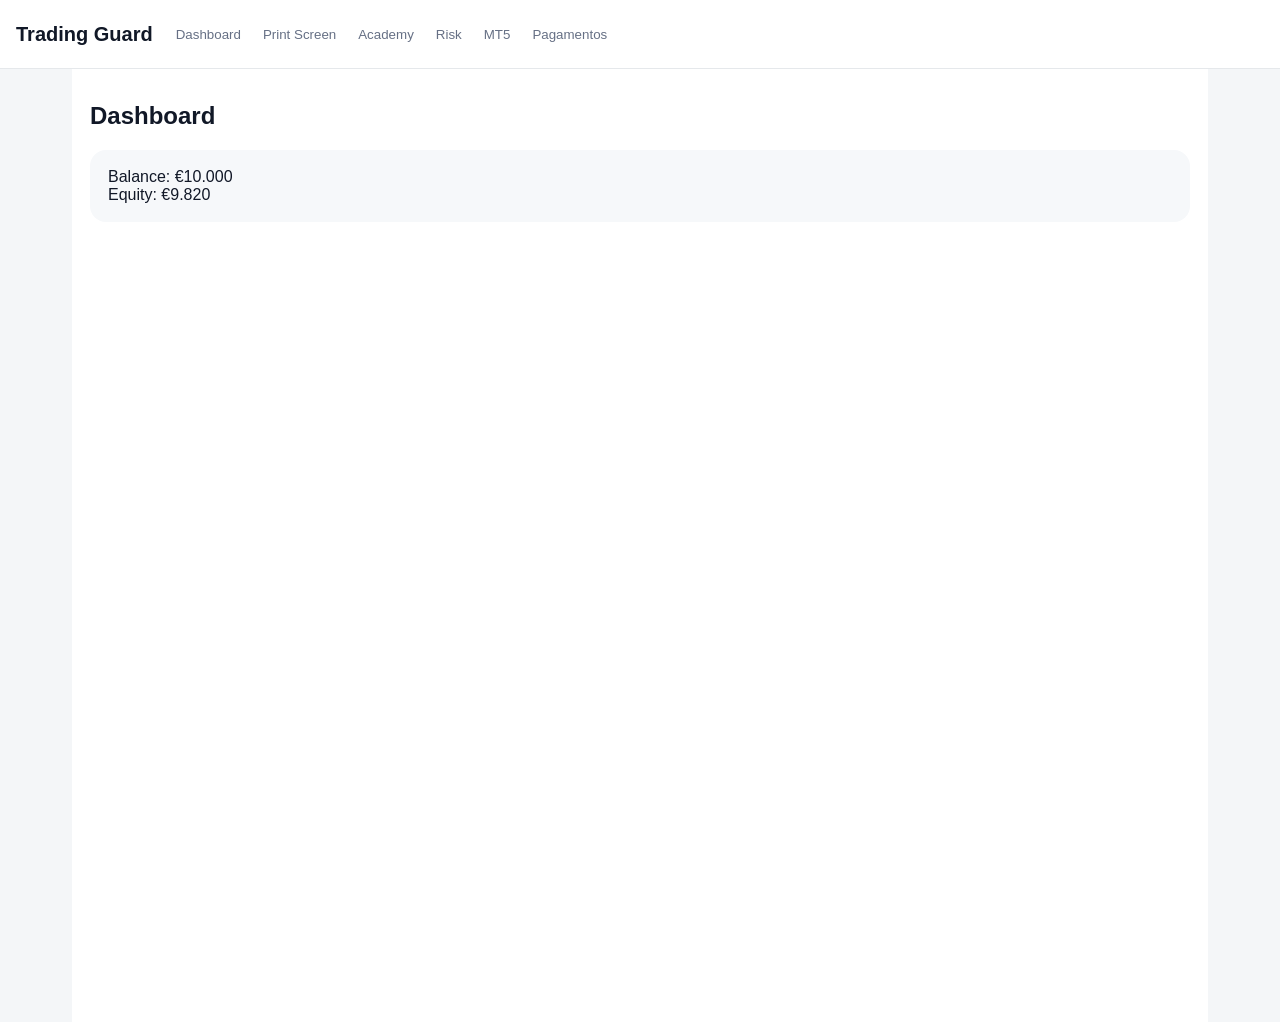
==== commit 4e0b8ef1: "Improve iPhone image paste UX" ====
--- a/trading_guard/demo/index.html
+++ b/trading_guard/demo/index.html
@@ -1 +1 @@
-<!doctype html><html lang="pt"><head><meta charset="utf-8"><meta name="viewport" content="width=device-width,initial-scale=1"><meta name="theme-color" content="#111827"><title>Trading Guard</title><style>*{box-sizing:border-box}body{margin:0;font-family:-apple-system,BlinkMacSystemFont,"Segoe UI",sans-serif;background:#f4f6f8;color:#111827}.app{max-width:1100px;min-height:100vh;margin:auto;background:#fff;padding:82px 24px 40px}.topnav{position:fixed;top:0;left:50%;transform:translateX(-50%);max-width:1100px;width:100%;height:68px;background:#fff;border-bottom:1px solid #e5e8eb;display:flex;align-items:center;gap:18px;padding:0 22px;z-index:20}.brand{font-size:21px;font-weight:850;white-space:nowrap}.menu{display:flex;gap:2px;flex:1;overflow:auto}.menu button,.account button{border:0;background:none;padding:10px 11px;color:#667085;font-size:13px;white-space:nowrap;cursor:pointer}.menu button:hover,.menu button.active{color:#111827;font-weight:800}.account{position:relative}.account>button{font-weight:700;color:#111827;border-radius:10px;background:#f5f6f8}.dropdown{display:none;position:absolute;right:0;top:46px;width:190px;background:#fff;border:1px solid #e5e7eb;border-radius:14px;padding:7px;box-shadow:0 12px 35px #0002}.dropdown.open{display:block}.dropdown button{width:100%;text-align:left;border-radius:9px}.dropdown button:hover{background:#f4f6f8}.hero{padding:30px 4px}.hero h1{font-size:42px;line-height:1.05;margin:10px 0}.badge{display:inline-block;background:#e9f8ef;color:#16834b;border-radius:999px;padding:6px 10px;font-size:12px;font-weight:800}.btn{width:100%;border:0;border-radius:14px;padding:15px;background:#111827;color:#fff;font-weight:750;font-size:16px;cursor:pointer}.btn.secondary{background:#eef1f5;color:#111827}.field{width:100%;padding:13px;border:1px solid #d8dee7;border-radius:12px;margin:6px 0;font-size:16px}.cards{display:grid;grid-template-columns:repeat(4,1fr);gap:12px}.card{background:#f6f8fa;border-radius:16px;padding:18px}.label{font-size:12px;color:#667085}.value{font-size:24px;font-weight:800;margin-top:5px}.safe{color:#16834b}.danger{color:#c0392b}.section{display:none}.section.active{display:block}.small{font-size:12px}.row{display:flex;justify-content:space-between;gap:10px;align-items:center}.plans{display:grid;grid-template-columns:repeat(3,1fr);gap:14px}.plan{border:1px solid #e5e7eb;background:#fff;border-radius:16px;padding:20px}.price{font-size:30px;font-weight:850}.upload{border:2px dashed #cbd5e1;border-radius:18px;padding:30px;text-align:center;background:#fafbfc;cursor:pointer}.upload input{display:none}.preview{max-width:100%;max-height:520px;border-radius:14px;margin:16px auto;display:none}.signal{margin-top:18px;border-radius:18px;padding:24px;text-align:center;background:#f6f8fa}.signal .direction{font-size:42px;font-weight:900;letter-spacing:1px}.confidence{font-size:14px;color:#667085}.note{font-size:13px;color:#667085;margin-top:10px}.analyze{display:none;margin-top:12px}@media(max-width:800px){.cards{grid-template-columns:1fr 1fr}.plans{grid-template-columns:1fr}.topnav{gap:8px}.menu button{padding:9px 7px;font-size:12px}}@media(max-width:600px){.app{padding:76px 16px 30px}.topnav{padding:0 12px}.brand{font-size:18px}.account{display:none}.hero h1{font-size:34px}}</style></head><body><main class="app"><header class="topnav"><div class="brand">Trading Guard</div><nav class="menu"><button onclick="openPage('dashboard',this)">Dashboard</button><button onclick="openPage('screenshot',this)">Print Screen</button><button onclick="openPage('academy',this)">Academy</button><button onclick="openPage('risk',this)">Risk Engine</button><button onclick="openPage('positions',this)">MT5</button><button onclick="openPage('payments',this)">Planos & Pagamentos</button></nav><div class="account"><button onclick="toggleAccount()">Minha conta ▾</button><div id="accountMenu" class="dropdown"><button onclick="openPage('profile')">Perfil</button><button onclick="openPage('connect')">Contas MT5</button><button onclick="openPage('payments')">Pagamentos</button><button onclick="openPage('settings')">Definições</button><button onclick="logout()">Terminar sessão</button></div></div></header><div id="welcome" class="hero"><span class="badge">MT5 CLOUD · READ ONLY</span><h1>Protege o teu trading.</h1><p>Analisa risco, aprende e envia um print do TradingView para análise.</p><button class="btn" onclick="openPage('screenshot')">Analisar Print Screen</button><div style="height:10px"></div><button class="btn secondary" onclick="enterDemo()">Experimentar Demo</button></div><section id="dashboard" class="section"><h2>Dashboard</h2><div class="cards"><div class="card"><div class="label">Balance</div><div class="value">€10.000</div></div><div class="card"><div class="label">Equity</div><div class="value">€9.820</div></div><div class="card"><div class="label">Daily P&L</div><div class="value danger">-€180</div></div><div class="card"><div class="label">Trades hoje</div><div class="value">7</div></div></div></section><section id="screenshot" class="section"><span class="badge">TRADINGVIEW ANALYZER</span><h2>Print Screen</h2><p>Coloca aqui uma imagem do teu gráfico TradingView. A análise deve indicar <b>COMPRA</b> ou <b>VENDA</b> e explicar os fatores considerados.</p><label class="upload" for="shot"><div style="font-size:34px">＋</div><b>Selecionar imagem</b><div class="note">PNG, JPG ou WebP · apenas para análise</div><input id="shot" type="file" accept="image/png,image/jpeg,image/webp" onchange="previewShot(event)"></label><img id="preview" class="preview"><button id="analyzeBtn" class="btn analyze" onclick="analyzeShot()">Analisar gráfico</button><div id="signal" class="signal" style="display:none"><div id="direction" class="direction">AGUARDA</div><div id="confidence" class="confidence">Análise pendente</div><div id="reason" class="note"></div></div><div class="note">Nota: esta interface prepara o fluxo; a decisão real por visão computacional será ligada ao backend/IA antes de ser usada para trading.</div></section><section id="academy" class="section"><h2>Academy</h2><div class="card"><h3>Aprende a ler o mercado</h3><p>Aulas, exercícios e perfil de aprendizagem personalizado.</p><button class="btn" onclick="location.href='academy/'">Abrir Academy</button></div></section><section id="risk" class="section"><h2>Risk Engine</h2><div class="card"><b class="safe">NORMAL</b><p>Observa lote, frequência, perdas consecutivas, drawdown e exposição.</p></div></section><section id="positions" class="section"><h2>MT5</h2><div class="card"><b>XAUUSD</b><br><span>BUY · 0.10 lot</span><strong class="safe" style="float:right">+$84</strong></div><button class="btn" onclick="openPage('connect')">Gerir contas MT5</button></section><section id="connect" class="section"><h2>Contas MT5</h2><div class="card"><input class="field" placeholder="Login / número da conta"><input class="field" placeholder="Servidor do broker"><input class="field" type="password" placeholder="Investor password"><button class="btn">Ligar em modo leitura</button></div></section><section id="payments" class="section"><h2>Planos & Pagamentos</h2><div class="plans"><div class="plan"><span class="badge">STARTER</span><h3>Academy</h3><div class="price">€19/mês</div><button class="btn">Escolher plano</button></div><div class="plan"><span class="badge">PRO</span><h3>Trading Guard Pro</h3><div class="price">€49/mês</div><button class="btn">Escolher plano</button></div><div class="plan"><span class="badge">PREMIUM</span><h3>Trading Guard Premium</h3><div class="price">€99/mês</div><button class="btn">Escolher plano</button></div></div></section><section id="profile" class="section"><h2>Perfil</h2><div class="card"><b>Utilizador</b><p>Perfil, password, login Google e preferências.</p></div></section><section id="settings" class="section"><h2>Definições</h2><div class="card"><p><b>Segurança</b></p><p>Alterar password · Login Google · Sessões ativas</p><p><b>Notificações</b></p><p>Alertas de risco · Academia · Conta MT5</p></div></section></main><script>function toggleAccount(){document.getElementById('accountMenu').classList.toggle('open')}function openPage(id,b){document.querySelectorAll('.section').forEach(s=>s.classList.remove('active'));const el=document.getElementById(id);if(el)el.classList.add('active');document.getElementById('welcome').style.display='none';document.querySelectorAll('.menu button').forEach(x=>x.classList.remove('active'));if(b)b.classList.add('active');document.getElementById('accountMenu')?.classList.remove('open')}function enterDemo(){openPage('dashboard')}function logout(){localStorage.removeItem('tg_admin_token');localStorage.removeItem('tg_account_id');location.reload()}function previewShot(e){const f=e.target.files[0],img=document.getElementById('preview'),btn=document.getElementById('analyzeBtn');if(!f)return;img.src=URL.createObjectURL(f);img.style.display='block';btn.style.display='block';document.getElementById('signal').style.display='none'}function analyzeShot(){document.getElementById('signal').style.display='block';document.getElementById('direction').textContent='ANÁLISE IA';document.getElementById('confidence').textContent='Imagem recebida · aguardando motor de visão';document.getElementById('reason').textContent='O resultado COMPRA/VENDA será produzido pelo backend de análise de imagem quando o motor de IA estiver ligado. Não executar ordens com este protótipo.'}document.addEventListener('click',e=>{if(!e.target.closest('.account'))document.getElementById('accountMenu')?.classList.remove('open')});</script></body></html>+<!doctype html><html lang="pt"><head><meta charset="utf-8"><meta name="viewport" content="width=device-width,initial-scale=1"><title>Trading Guard</title><style>body{margin:0;font-family:-apple-system,BlinkMacSystemFont,"Segoe UI",sans-serif;background:#f4f6f8;color:#111827}.app{max-width:1100px;margin:auto;background:white;min-height:100vh;padding:82px 18px 40px}.topnav{position:fixed;top:0;left:0;right:0;height:68px;background:white;border-bottom:1px solid #e5e8eb;display:flex;align-items:center;gap:14px;padding:0 16px;z-index:5}.brand{font-weight:850;font-size:20px}.menu{display:flex;gap:4px;overflow:auto}.menu button{border:0;background:none;padding:9px;color:#667085;white-space:nowrap}.menu button.active{font-weight:800;color:#111827}.section{display:none}.section.active{display:block}.card{background:#f6f8fa;border-radius:16px;padding:18px}.btn{width:100%;border:0;border-radius:14px;padding:15px;background:#111827;color:white;font-weight:750;font-size:16px}.btn.secondary{background:#eef1f5;color:#111827}.pastebox{border:2px dashed #cbd5e1;border-radius:18px;padding:28px 18px;text-align:center;background:#fafbfc}.pastebox button{margin-top:12px}.preview{display:block;max-width:100%;max-height:500px;margin:16px auto;border-radius:14px}.hidden{display:none}.note{font-size:13px;color:#667085;line-height:1.45}.signal{text-align:center;background:#f6f8fa;border-radius:18px;padding:20px;margin-top:16px}.direction{font-size:38px;font-weight:900}@media(max-width:600px){.app{padding-top:78px}.brand{font-size:17px}.menu button{font-size:12px;padding:8px 6px}}</style></head><body><main class="app"><header class="topnav"><div class="brand">Trading Guard</div><nav class="menu"><button onclick="openPage('dashboard',this)">Dashboard</button><button onclick="openPage('screenshot',this)">Print Screen</button><button onclick="openPage('academy',this)">Academy</button><button onclick="openPage('risk',this)">Risk</button><button onclick="openPage('positions',this)">MT5</button><button onclick="openPage('payments',this)">Pagamentos</button></nav></header><section id="dashboard" class="section active"><h2>Dashboard</h2><div class="card">Balance: €10.000<br>Equity: €9.820</div></section><section id="screenshot" class="section"><h2>Print Screen</h2><p>Coloca aqui o gráfico do TradingView.</p><div id="pasteArea" class="pastebox" tabindex="0" contenteditable="true"><b>COLAR IMAGEM AQUI</b><p class="note">No iPhone: toca dentro desta caixa e escolhe <b>Colar</b>. No computador: Ctrl+V / Cmd+V.</p><button class="btn secondary" type="button" onclick="pasteFromClipboard()">Colar imagem</button></div><input id="file" class="hidden" type="file" accept="image/*" onchange="fileSelected(event)"><button class="btn secondary" style="margin-top:10px" onclick="document.getElementById('file').click()">Escolher da galeria</button><img id="preview" class="preview hidden"><button id="analyze" class="btn hidden" style="margin-top:10px" onclick="analyze()">Analisar gráfico</button><div id="signal" class="signal hidden"><div id="direction" class="direction">AGUARDA</div><div id="confidence" class="note"></div></div></section><section id="academy" class="section"><h2>Academy</h2><div class="card">Aprende estrutura, liquidez, IFVG, VWAP e gestão de risco.</div></section><section id="risk" class="section"><h2>Risk Engine</h2><div class="card">Estado: NORMAL</div></section><section id="positions" class="section"><h2>MT5</h2><div class="card">XAUUSD · BUY · 0.10 lot</div></section><section id="payments" class="section"><h2>Pagamentos</h2><div class="card">Planos Starter · Pro · Premium</div></section></main><script>let currentImage=null;function openPage(id,b){document.querySelectorAll('.section').forEach(x=>x.classList.remove('active'));document.getElementById(id).classList.add('active');document.querySelectorAll('.menu button').forEach(x=>x.classList.remove('active'));if(b)b.classList.add('active')}function displayImage(file){if(!file||!file.type.startsWith('image/'))return;currentImage=file;const img=document.getElementById('preview');img.src=URL.createObjectURL(file);img.classList.remove('hidden');document.getElementById('analyze').classList.remove('hidden');document.getElementById('signal').classList.add('hidden')}function fileSelected(e){displayImage(e.target.files[0])}document.getElementById('pasteArea').addEventListener('paste',function(e){const items=e.clipboardData&&e.clipboardData.items||[];for(const item of items){if(item.type.startsWith('image/')){e.preventDefault();displayImage(item.getAsFile());return}}});async function pasteFromClipboard(){try{if(!navigator.clipboard||!navigator.clipboard.read){document.getElementById('pasteArea').focus();return}const items=await navigator.clipboard.read();for(const item of items){const type=item.types.find(t=>t.startsWith('image/'));if(type){displayImage(await item.getType(type));return}}alert('Não existe uma imagem na área de transferência. Copia primeiro o gráfico no TradingView.')}catch(e){document.getElementById('pasteArea').focus();}}function analyze(){document.getElementById('signal').classList.remove('hidden');document.getElementById('direction').textContent='IMAGEM RECEBIDA';document.getElementById('confidence').textContent='A análise COMPRA/VENDA será ligada ao motor de visão no backend.'}</script></body></html>
